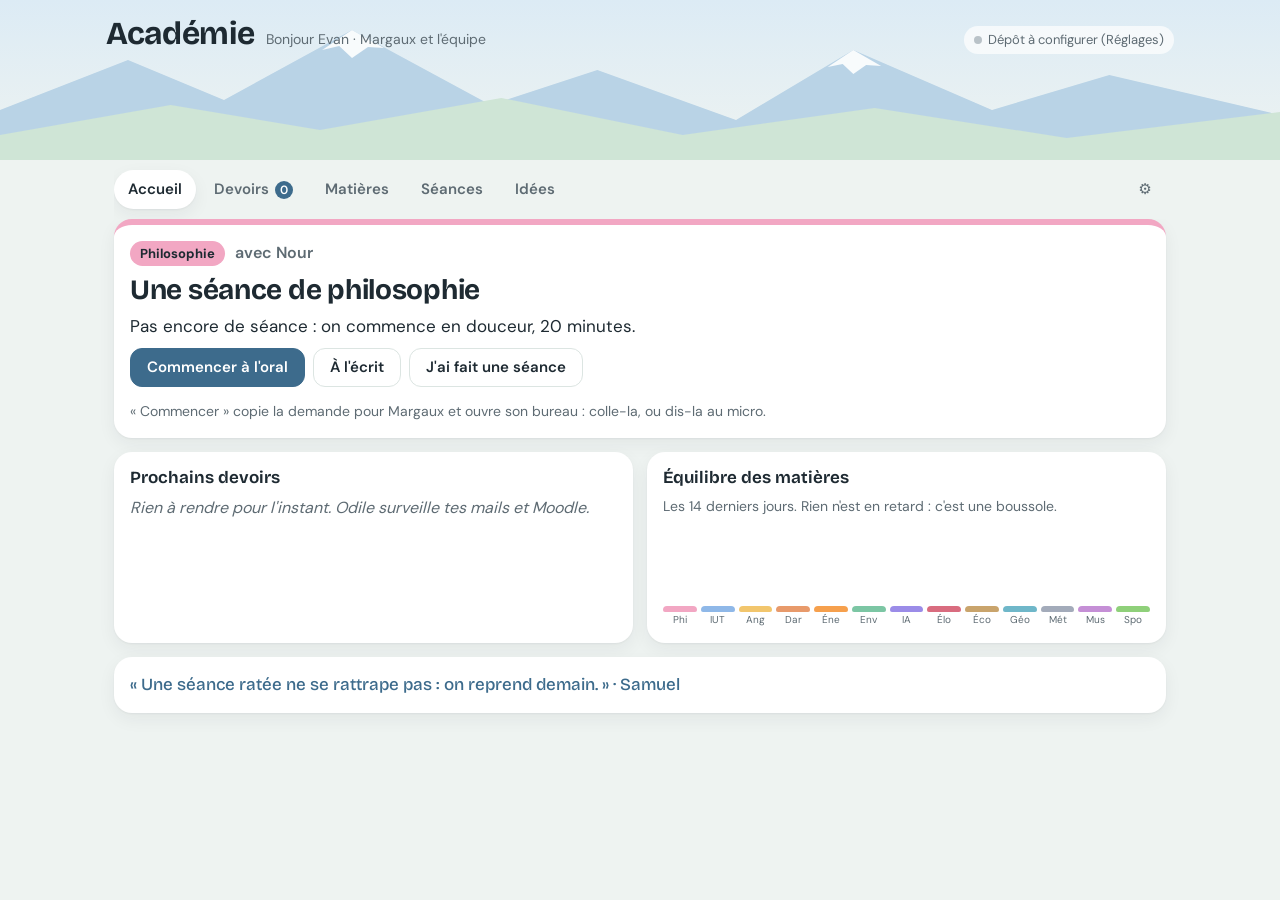
==== academie/index.html @ df82f3e9 "Académie lot 1 : socle de l'appli (accueil, devoirs, matières, séances, idées), store.js configurabl" ====
<!doctype html>
<html lang="fr">
<head>
<meta charset="utf-8">
<meta name="viewport" content="width=device-width,initial-scale=1,viewport-fit=cover">
<title>Académie</title>
<meta name="description" content="L'Académie : tes profs, tes devoirs et tes séances, au même endroit.">
<meta name="theme-color" content="#EEF3F1">
<meta name="color-scheme" content="light">
<meta name="apple-mobile-web-app-capable" content="yes">
<meta name="mobile-web-app-capable" content="yes">
<meta name="apple-mobile-web-app-title" content="Académie">
<link rel="manifest" href="manifest.webmanifest">
<link rel="icon" type="image/png" sizes="192x192" href="../icons/icon-192.png">
<link rel="apple-touch-icon" href="../icons/apple-touch-icon.png">
<link rel="stylesheet" href="styles.css">
</head>
<body>
<div class="app">
  <header class="top">
    <svg class="peaks" viewBox="0 0 1200 160" preserveAspectRatio="none" aria-hidden="true">
      <path d="M0 160 L0 110 L120 60 L210 100 L330 30 L460 105 L560 70 L690 120 L800 50 L930 110 L1040 75 L1200 115 L1200 160 Z" fill="var(--hill-2)"/>
      <path d="M330 30 L360 48 L345 47 L330 58 L318 46 L302 50 Z M800 50 L826 66 L812 65 L800 74 L790 64 L776 67 Z" fill="#fff" opacity=".9"/>
      <path d="M0 160 L0 135 L160 105 L300 130 L470 98 L640 135 L820 108 L1000 138 L1200 112 L1200 160 Z" fill="var(--hill-1)"/>
    </svg>
    <div class="top-in">
      <a class="brand" href="#accueil">Académie</a>
      <span class="sub" id="greet">Margaux et l'équipe</span>
      <a class="sync" href="#reglages" aria-label="Synchronisation et réglages"><span class="dot wait" id="sync-dot"></span><span id="sync-t">Démarrage…</span></a>
    </div>
  </header>

  <nav class="tabs" aria-label="Navigation">
    <a href="#accueil" data-v="accueil">Accueil</a>
    <a href="#devoirs" data-v="devoirs">Devoirs<span class="badge" id="dv-badge" hidden></span></a>
    <a href="#matieres" data-v="matieres">Matières</a>
    <a href="#seances" data-v="seances">Séances</a>
    <a href="#idees" data-v="idees">Idées</a>
    <a href="#reglages" data-v="reglages" class="gear" aria-label="Réglages">⚙︎</a>
  </nav>

  <main id="main" tabindex="-1">
    <section class="view" data-view="accueil">
      <div id="reco"></div>
      <div class="grid2">
        <div class="card"><h2>Prochains devoirs</h2><div id="next-dv"></div></div>
        <div class="card"><h2>Équilibre des matières</h2><p class="hint">Les 14 derniers jours. Rien n'est en retard : c'est une boussole.</p><div id="balance"></div></div>
      </div>
      <div class="card" id="mot"></div>
    </section>

    <section class="view" data-view="devoirs">
      <div class="head"><h1>Devoirs</h1><button class="btn" type="button" id="dv-add-open">+ Ajouter</button></div>
      <p class="hint">Odile repère les travaux dans tes mails et sur Moodle, puis le prof responsable propose un premier rendu. Pour un travail noté, ce rendu est une base que tu retravailles toi-même.</p>
      <form class="card form" id="dv-form" hidden>
        <label>Titre<input id="dv-titre" required maxlength="160"></label>
        <div class="row"><label>Matière<select id="dv-mat"></select></label><label>Pour le<input id="dv-due" type="date"></label></div>
        <label>Documents ou consigne (facultatif)<input id="dv-docs" maxlength="300"></label>
        <div class="row end"><button class="btn ghost" type="button" id="dv-cancel">Annuler</button><button class="btn primary" type="submit">Ajouter</button></div>
      </form>
      <div class="filters" id="dv-filters"></div>
      <div id="dv-list"></div>
    </section>

    <section class="view" data-view="matieres">
      <div class="head"><h1>Matières</h1></div>
      <div class="mats" id="mats"></div>
    </section>

    <section class="view" data-view="seances">
      <div class="head"><h1>Séances</h1><button class="btn" type="button" id="se-add-open">+ Noter une séance</button></div>
      <form class="card form" id="se-form" hidden>
        <div class="row"><label>Matière<select id="se-mat"></select></label><label>Mode<select id="se-mode"><option value="oral">Oral</option><option value="ecrit">Écrit</option></select></label><label>Durée (min)<input id="se-duree" type="number" min="5" max="240" step="5" value="20"></label></div>
        <label>Bilan (ce que tu as retenu)<textarea id="se-bilan" rows="3" maxlength="1200"></textarea></label>
        <label>Prochaine étape<input id="se-suite" maxlength="200"></label>
        <div class="row end"><button class="btn ghost" type="button" id="se-cancel">Annuler</button><button class="btn primary" type="submit">Enregistrer</button></div>
      </form>
      <div id="se-list"></div>
    </section>

    <section class="view" data-view="idees">
      <div class="head"><h1>Idées et tickets</h1></div>
      <p class="hint">Une idée, un bug, une envie pour l'Académie : Margaux et Hugo la reprennent.</p>
      <form class="card form" id="id-form"><label class="sr" for="id-text">Ton idée</label><textarea id="id-text" rows="2" maxlength="600" placeholder="Par exemple : « je veux réviser le darija en marchant »"></textarea><div class="row end"><button class="btn primary" type="submit">Envoyer</button></div></form>
      <div id="id-list"></div>
    </section>

    <section class="view" data-view="reglages">
      <div class="head"><h1>Réglages</h1></div>
      <div class="card">
        <p>L'Académie utilise le même dépôt de données privé et le même jeton que le Cockpit sur cet appareil.</p>
        <p class="st-line"><span class="dot wait" id="set-dot"></span><span id="set-status">…</span></p>
        <p class="hint" id="set-repo"></p>
        <div class="row"><button class="btn primary" type="button" id="set-import">Reprendre les réglages du Cockpit</button><button class="btn" type="button" id="set-sync">Synchroniser</button></div>
        <p class="hint" id="set-msg" role="status"></p>
        <p class="hint">Pas encore de Cockpit réglé sur cet appareil ? Ouvre le <a href="../#reglages">Cockpit</a>, règle le dépôt et le jeton, puis reviens ici.</p>
      </div>
      <p class="hint ver" id="ver"></p>
    </section>
  </main>
</div>
<div class="toast" id="toast" role="status" aria-live="polite" hidden></div>
<script>self.STORE_CONFIG = { dbName: "academie-app", docs: ["academie"], readonly: [], importFrom: "cockpit-app", empty: { academie: { matieres: [], devoirs: [], seances: [], idees: [] } } };</script>
<script src="../merge.js"></script>
<script src="../store.js"></script>
<script src="app.js"></script>
</body>
</html>
---- academie/styles.css ----
/* Académie · style : clair, coloré et apaisant (vallée de montagne). Polices partagées avec le Cockpit. */
@font-face { font-family: "Bricolage Grotesque"; src: url(../fonts/bricolage.woff2) format("woff2"); font-weight: 200 800; font-display: swap; }
@font-face { font-family: "DM Sans"; src: url(../fonts/dmsans.woff2) format("woff2"); font-weight: 100 1000; font-display: swap; }
:root {
  --bg: #EEF3F1; --card: #FFFFFF; --ink: #1E2A32; --muted: #5E6B73; --line: #DCE5E2;
  --hill-1: #CFE5D6; --hill-2: #B9D3E6; --accent: #3D6B8C; --accent-ink: #FFFFFF; --good: #2F8A57; --warn: #B46A1E;
  --r: 18px; --shadow: 0 1px 2px rgba(30,42,50,.05), 0 6px 18px rgba(30,42,50,.06);
  --f-display: "Bricolage Grotesque", "Avenir Next", system-ui, sans-serif; --f-body: "DM Sans", system-ui, -apple-system, "Segoe UI", sans-serif;
}
* { box-sizing: border-box; }
html, body { margin: 0; }
body { background: var(--bg); color: var(--ink); font: 16px/1.5 var(--f-body); -webkit-font-smoothing: antialiased; overflow-x: hidden; }
.app { max-width: 1100px; margin: 0 auto; padding: 0 16px calc(32px + env(safe-area-inset-bottom)); }
.top { position: relative; margin: 0 calc(50% - 50vw); height: 132px; overflow: hidden; background: linear-gradient(180deg, #DCEBF5 0%, #EEF3F1 100%); }
.peaks { position: absolute; inset: auto 0 0 0; width: 100%; height: 100%; }
.top-in { position: relative; display: flex; align-items: baseline; gap: 12px; flex-wrap: wrap; padding: calc(18px + env(safe-area-inset-top)) 16px 0; max-width: 1100px; margin: 0 auto; }
.brand { font: 700 28px/1 var(--f-display); color: var(--ink); text-decoration: none; letter-spacing: -.01em; }
.sub { color: var(--muted); font-size: 14px; }
.sync { margin-left: auto; display: inline-flex; align-items: center; gap: 6px; font-size: 13px; color: var(--muted); text-decoration: none; background: rgba(255,255,255,.7); padding: 4px 10px; border-radius: 99px; }
.dot { width: 8px; height: 8px; border-radius: 50%; background: #B9C2C8; display: inline-block; flex: none; }
.dot.ok { background: var(--good); } .dot.wait { background: #E3B341; } .dot.err { background: #C2412D; } .dot.off { background: #B9C2C8; }
.tabs { position: sticky; top: 0; z-index: 5; display: flex; gap: 4px; overflow-x: auto; padding: 10px 0; background: var(--bg); scrollbar-width: none; }
.tabs::-webkit-scrollbar { display: none; }
.tabs a { flex: none; padding: 8px 14px; border-radius: 99px; color: var(--muted); text-decoration: none; font-weight: 600; font-size: 15px; position: relative; }
.tabs a.on { background: var(--card); color: var(--ink); box-shadow: var(--shadow); }
.tabs .gear { margin-left: auto; }
.badge { display: inline-block; min-width: 18px; padding: 0 5px; margin-left: 6px; border-radius: 9px; background: var(--accent); color: #fff; font-size: 12px; line-height: 18px; text-align: center; }
main:focus { outline: none; }
.view { display: grid; gap: 14px; }
.view[hidden] { display: none; }
.head { display: flex; align-items: center; justify-content: space-between; gap: 12px; margin-top: 6px; }
h1 { font: 700 26px/1.15 var(--f-display); margin: 0; letter-spacing: -.01em; }
h2 { font: 650 17px/1.2 var(--f-display); margin: 0 0 8px; }
.card { background: var(--card); border-radius: var(--r); padding: 16px; box-shadow: var(--shadow); min-width: 0; }
.grid2 { display: grid; grid-template-columns: 1fr; gap: 14px; }
@media (min-width: 760px) { .grid2 { grid-template-columns: 1fr 1fr; } }
.hint { color: var(--muted); font-size: 14px; margin: 6px 0 0; }
.empty { color: var(--muted); font-style: italic; margin: 4px 0; }
.meta { display: block; color: var(--muted); font-size: 13px; }
.row { display: flex; flex-wrap: wrap; gap: 8px; align-items: flex-end; }
.row.end { justify-content: flex-end; }
.row > label { flex: 1 1 140px; }
.btn { appearance: none; border: 1px solid var(--line); background: var(--card); color: var(--ink); font: 600 15px/1 var(--f-body); padding: 11px 16px; border-radius: 12px; cursor: pointer; }
.btn.primary { background: var(--accent); color: var(--accent-ink); border-color: var(--accent); }
.btn.ghost { background: transparent; }
.btn:focus-visible, .pill:focus-visible, a:focus-visible, select:focus-visible, input:focus-visible, textarea:focus-visible { outline: 3px solid #9CC3E0; outline-offset: 2px; }
.form { display: grid; gap: 10px; }
.form[hidden] { display: none; }
label { display: grid; gap: 4px; font-size: 14px; color: var(--muted); font-weight: 600; }
label.inline { display: inline-flex; align-items: center; gap: 8px; margin-top: 10px; }
input, select, textarea { font: 16px/1.4 var(--f-body); color: var(--ink); background: #F7FAF9; border: 1px solid var(--line); border-radius: 10px; padding: 9px 11px; width: 100%; min-width: 0; }
label.inline select { width: auto; }
textarea { resize: vertical; }
.sr { position: absolute; width: 1px; height: 1px; overflow: hidden; clip: rect(0 0 0 0); white-space: nowrap; }
.reco { border-top: 6px solid var(--c); display: grid; gap: 8px; }
.reco h1 { font-size: 28px; }
.reco-top { display: flex; align-items: center; gap: 10px; }
.who { color: var(--muted); font-weight: 600; }
.why { margin: 0; font-size: 17px; }
.chip { display: inline-block; padding: 3px 10px; border-radius: 99px; font-size: 13px; font-weight: 700; color: #1E2A32; }
.dv { display: flex; justify-content: space-between; gap: 10px; align-items: center; padding: 10px 0 10px 12px; border-left: 4px solid var(--c); margin: 6px 0; }
.dv b { display: block; overflow-wrap: anywhere; }
.dvc .dv { margin: 0; }
.st { flex: none; font-size: 12px; font-weight: 700; padding: 3px 9px; border-radius: 99px; background: #EEF1F3; color: var(--muted); }
.st-premier_rendu { background: #E1F0E7; color: var(--good); } .st-retravail { background: #FBEBDC; color: var(--warn); } .st-rendu { background: #E1F0E7; color: var(--good); }
.manque { margin: 8px 0 0; font-size: 14px; background: #FFF7E8; padding: 8px 10px; border-radius: 10px; }
.filters { display: flex; gap: 6px; flex-wrap: wrap; }
.pill { border: 1px solid var(--line); background: var(--card); border-radius: 99px; padding: 6px 12px; font: 600 14px var(--f-body); color: var(--muted); cursor: pointer; }
.pill.on { background: var(--ink); color: #fff; border-color: var(--ink); }
.mats { display: grid; gap: 10px; grid-template-columns: repeat(auto-fill, minmax(min(100%, 300px), 1fr)); }
.mat { display: flex; gap: 12px; align-items: flex-start; background: var(--card); border-radius: var(--r); padding: 14px; box-shadow: var(--shadow); }
.mat .sw { flex: none; width: 34px; height: 34px; border-radius: 50%; background: var(--c); box-shadow: inset 0 -4px 0 rgba(0,0,0,.08); }
.mat b { display: block; }
.se { border-left: 5px solid var(--c); }
.se-top { display: flex; flex-wrap: wrap; gap: 8px; align-items: center; }
.se p { margin: 8px 0 0; overflow-wrap: anywhere; }
.idea p { margin: 0 0 4px; overflow-wrap: anywhere; }
.bars { display: grid; grid-template-columns: repeat(13, 1fr); gap: 4px; height: 110px; align-items: end; }
.bar { display: grid; grid-template-rows: 1fr auto; height: 100%; min-width: 0; }
.bar span { align-self: end; border-radius: 6px 6px 3px 3px; }
.bar i { font-style: normal; font-size: 10px; color: var(--muted); text-align: center; overflow: hidden; }
.quote { margin: 0; font: 500 17px/1.4 var(--f-display); color: var(--accent); }
.st-line { display: flex; align-items: center; gap: 8px; margin: 8px 0 0; font-weight: 600; }
code { font-size: 13px; background: #EEF3F1; padding: 1px 5px; border-radius: 5px; overflow-wrap: anywhere; }
.toast { position: fixed; left: 50%; bottom: calc(20px + env(safe-area-inset-bottom)); transform: translateX(-50%); background: var(--ink); color: #fff; padding: 10px 16px; border-radius: 12px; font-size: 14px; max-width: calc(100% - 32px); z-index: 20; }
.toast[hidden] { display: none; }
.ver { text-align: center; }
@media (min-width: 760px) { .top { height: 160px; } .brand { font-size: 32px; } .app { padding-left: 24px; padding-right: 24px; } }
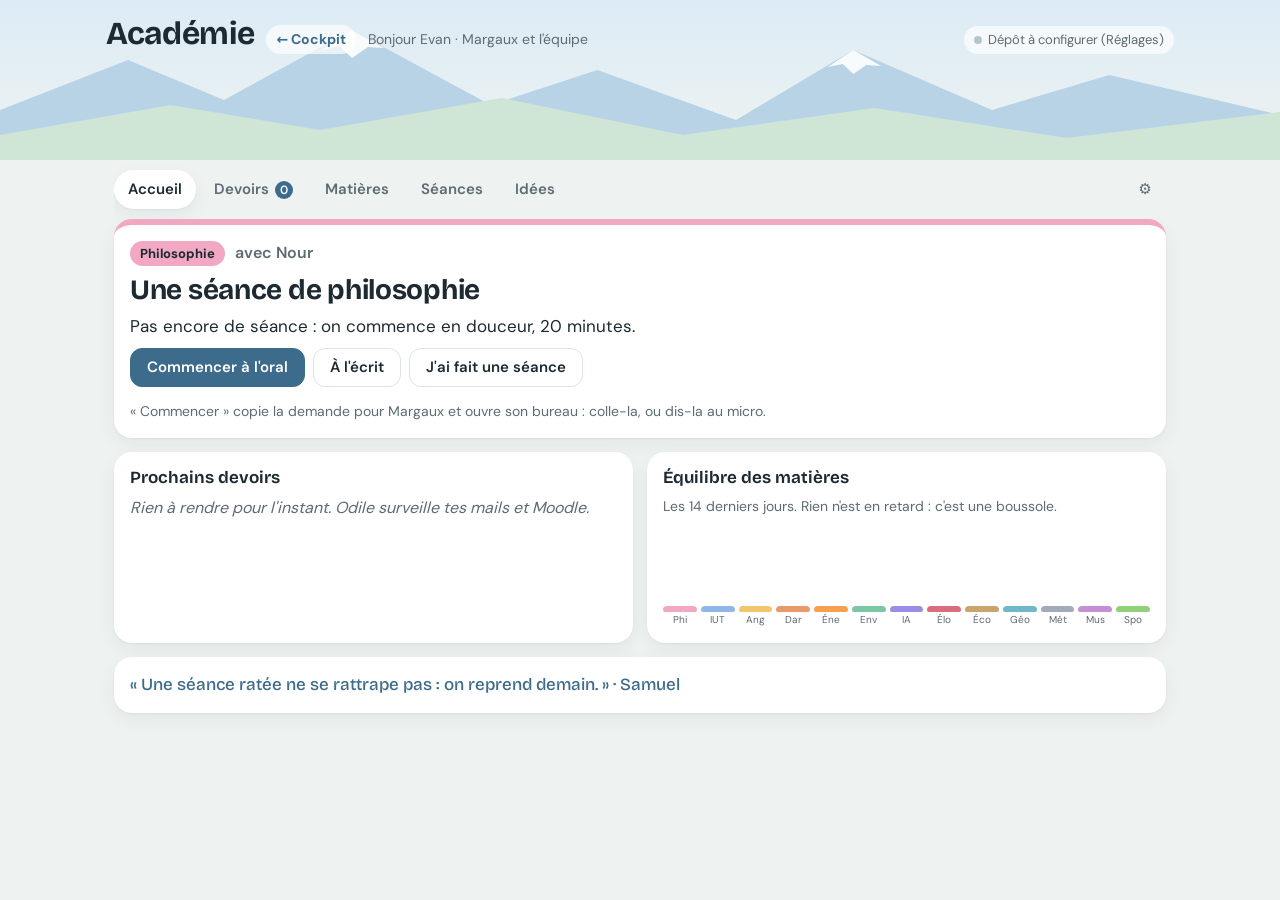
==== commit 4037f297: "Bouton Académie dans le Cockpit et lien retour vers le Cockpit (Cockpit 1.0.3, Académie 0.1.1)" ====
--- a/academie/index.html
+++ b/academie/index.html
@@ -25,6 +25,7 @@
     </svg>
     <div class="top-in">
       <a class="brand" href="#accueil">Académie</a>
+      <a class="back" href="../">← Cockpit</a>
       <span class="sub" id="greet">Margaux et l'équipe</span>
       <a class="sync" href="#reglages" aria-label="Synchronisation et réglages"><span class="dot wait" id="sync-dot"></span><span id="sync-t">Démarrage…</span></a>
     </div>
--- a/academie/styles.css
+++ b/academie/styles.css
@@ -16,6 +16,7 @@
 .top-in { position: relative; display: flex; align-items: baseline; gap: 12px; flex-wrap: wrap; padding: calc(18px + env(safe-area-inset-top)) 16px 0; max-width: 1100px; margin: 0 auto; }
 .brand { font: 700 28px/1 var(--f-display); color: var(--ink); text-decoration: none; letter-spacing: -.01em; }
 .sub { color: var(--muted); font-size: 14px; }
+.back { font-size: 14px; font-weight: 700; color: var(--accent); text-decoration: none; background: rgba(255,255,255,.7); padding: 4px 10px; border-radius: 99px; }
 .sync { margin-left: auto; display: inline-flex; align-items: center; gap: 6px; font-size: 13px; color: var(--muted); text-decoration: none; background: rgba(255,255,255,.7); padding: 4px 10px; border-radius: 99px; }
 .dot { width: 8px; height: 8px; border-radius: 50%; background: #B9C2C8; display: inline-block; flex: none; }
 .dot.ok { background: var(--good); } .dot.wait { background: #E3B341; } .dot.err { background: #C2412D; } .dot.off { background: #B9C2C8; }
@@ -86,3 +87,5 @@
 .toast[hidden] { display: none; }
 .ver { text-align: center; }
 @media (min-width: 760px) { .top { height: 160px; } .brand { font-size: 32px; } .app { padding-left: 24px; padding-right: 24px; } }
+.mat.off { opacity: .55; }
+.mat.off .sw { filter: grayscale(.6); }
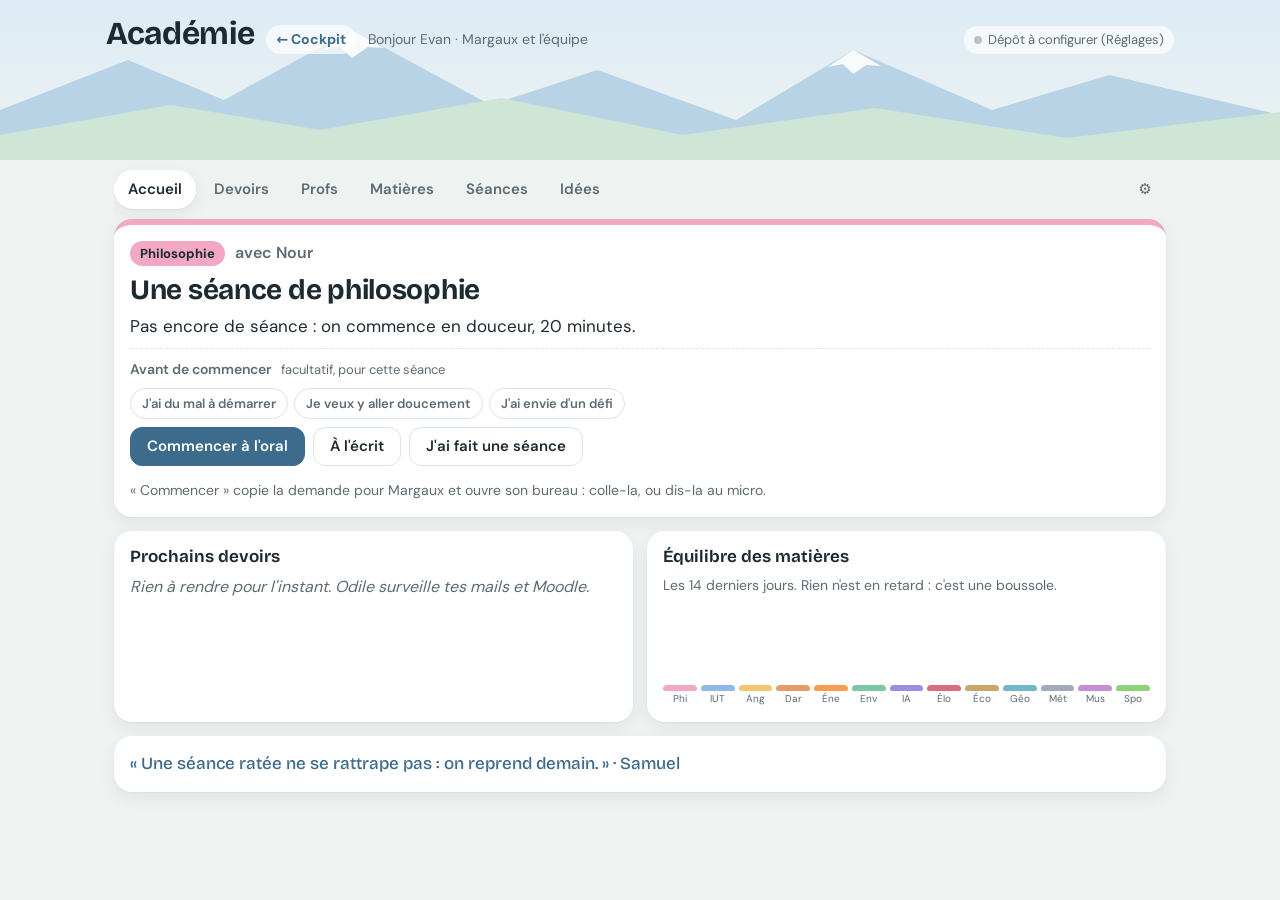
==== commit 63b659b8: "Académie 0.5.0 : tous les profs actifs, onglet Profs (conversations, réponse via la file, secours im" ====
--- a/academie/index.html
+++ b/academie/index.html
@@ -34,6 +34,7 @@
   <nav class="tabs" aria-label="Navigation">
     <a href="#accueil" data-v="accueil">Accueil</a>
     <a href="#devoirs" data-v="devoirs">Devoirs<span class="badge" id="dv-badge" hidden></span></a>
+    <a href="#profs" data-v="profs">Profs<span class="badge" id="pf-badge" hidden></span></a>
     <a href="#matieres" data-v="matieres">Matières</a>
     <a href="#seances" data-v="seances">Séances</a>
     <a href="#idees" data-v="idees">Idées</a>
@@ -61,6 +62,20 @@
       </form>
       <div class="filters" id="dv-filters"></div>
       <div id="dv-list"></div>
+    </section>
+
+    <section class="view" data-view="devoir" aria-label="Fiche du devoir">
+      <div id="dv-detail"></div>
+    </section>
+
+    <section class="view" data-view="profs">
+      <div class="head"><h1>Profs</h1></div>
+      <p class="hint">Écris à qui tu veux : une question, une explication, un exercice, un avis. La réponse arrive ici, dans l'heure.</p>
+      <div class="pfs" id="pf-list"></div>
+    </section>
+
+    <section class="view" data-view="prof" aria-label="Conversation">
+      <div id="pf-conv"></div>
     </section>
 
     <section class="view" data-view="matieres">
@@ -101,7 +116,7 @@
   </main>
 </div>
 <div class="toast" id="toast" role="status" aria-live="polite" hidden></div>
-<script>self.STORE_CONFIG = { dbName: "academie-app", docs: ["academie"], readonly: [], importFrom: "cockpit-app", empty: { academie: { matieres: [], devoirs: [], seances: [], idees: [] } } };</script>
+<script>self.STORE_CONFIG = { dbName: "academie-app", docs: ["academie"], readonly: [], importFrom: "cockpit-app", empty: { academie: { matieres: [], devoirs: [], seances: [], idees: [], messages: [] } } };</script>
 <script src="../merge.js"></script>
 <script src="../store.js"></script>
 <script src="app.js"></script>
--- a/academie/styles.css
+++ b/academie/styles.css
@@ -59,7 +59,7 @@
 .who { color: var(--muted); font-weight: 600; }
 .why { margin: 0; font-size: 17px; }
 .chip { display: inline-block; padding: 3px 10px; border-radius: 99px; font-size: 13px; font-weight: 700; color: #1E2A32; }
-.dv { display: flex; justify-content: space-between; gap: 10px; align-items: center; padding: 10px 0 10px 12px; border-left: 4px solid var(--c); margin: 6px 0; }
+.dv { color: inherit; text-decoration: none; display: flex; justify-content: space-between; gap: 10px; align-items: center; padding: 10px 0 10px 12px; border-left: 4px solid var(--c); margin: 6px 0; }
 .dv b { display: block; overflow-wrap: anywhere; }
 .dvc .dv { margin: 0; }
 .st { flex: none; font-size: 12px; font-weight: 700; padding: 3px 9px; border-radius: 99px; background: #EEF1F3; color: var(--muted); }
@@ -89,3 +89,73 @@
 @media (min-width: 760px) { .top { height: 160px; } .brand { font-size: 32px; } .app { padding-left: 24px; padding-right: 24px; } }
 .mat.off { opacity: .55; }
 .mat.off .sw { filter: grayscale(.6); }
+.dv:hover b { text-decoration: underline; }
+.code { font-size: 12px; font-weight: 800; color: var(--muted); letter-spacing: .02em; }
+.verif { color: var(--warn); font-weight: 700; }
+.back-l { color: var(--accent); font-weight: 700; text-decoration: none; }
+.kv { display: grid; grid-template-columns: max-content minmax(0, 1fr); gap: 8px 14px; align-items: center; margin: 4px 0 6px; }
+.kv .k { color: var(--muted); font-size: 14px; font-weight: 600; }
+.kv .v { min-width: 0; overflow-wrap: anywhere; }
+.kv .big { font: 700 22px/1.2 var(--f-display); }
+.kv .big.verif { color: var(--warn); }
+.kv select { width: auto; max-width: 100%; }
+.avatar { display: inline-grid; place-items: center; width: 28px; height: 28px; border-radius: 50%; background: #E6EEF2; color: var(--accent); font-weight: 800; font-size: 14px; margin-right: 8px; vertical-align: middle; }
+h3 { font: 650 14px/1.2 var(--f-body); color: var(--muted); margin: 12px 0 4px; text-transform: uppercase; letter-spacing: .04em; }
+.docl { display: flex; gap: 10px; align-items: center; justify-content: space-between; padding: 8px 0; border-top: 1px solid var(--line); }
+.docl > div { min-width: 0; }
+.docl b { display: block; overflow-wrap: anywhere; }
+.path { display: block; margin-top: 4px; font-size: 12px; }
+.btn.sm { padding: 8px 10px; font-size: 13px; flex: none; text-decoration: none; }
+a.btn { text-decoration: none; display: inline-block; }
+.ech { display: flex; gap: 10px; align-items: flex-start; padding: 8px 0; border-top: 1px solid var(--line); }
+.ech:first-child { border-top: 0; }
+.pill-s { flex: none; font-size: 12px; font-weight: 700; padding: 2px 8px; border-radius: 99px; background: #EEF1F3; color: var(--muted); }
+.ech-a_verifier .pill-s { background: #FBEBDC; color: var(--warn); }
+.ech-confirmee .pill-s { background: #E1F0E7; color: var(--good); }
+.ech-passee { opacity: .65; }
+.q { padding: 8px 0; border-top: 1px solid var(--line); }
+.q:first-child { border-top: 0; }
+.q.done { opacity: .7; }
+.pre { white-space: pre-line; margin: 0; }
+@media (max-width: 420px) { .kv { grid-template-columns: minmax(0, 1fr); gap: 2px; } .kv .k { margin-top: 8px; } .kv .k:empty { display: none; } .docl { flex-wrap: wrap; } }
+#dv-detail { display: grid; gap: 14px; }
+#dv-detail a:not(.btn):not(.back-l) { color: var(--accent); font-weight: 600; }
+#dv-detail .q b, #dv-detail .ech b, #dv-detail p, #dv-detail .meta, #dv-detail h1 { overflow-wrap: anywhere; }
+#dv-detail .q b { display: block; }
+#dv-detail .ech > div { min-width: 0; }
+.samuel { border-top: 1px dashed var(--line); padding-top: 10px; display: grid; gap: 8px; }
+.sam-q { margin: 0; font-size: 14px; font-weight: 600; color: var(--muted); }
+.sam-q .meta { display: inline; font-weight: 400; margin-left: 6px; }
+.sam-chips { display: flex; flex-wrap: wrap; gap: 6px; }
+.sam-chips .pill { font-size: 13px; padding: 6px 11px; }
+.sam-chips .pill.on { background: var(--accent); border-color: var(--accent); color: #fff; }
+.sam-plan { background: #F3F7FA; border-radius: 12px; padding: 10px 12px; }
+.sam-plan p { margin: 2px 0 6px; overflow-wrap: anywhere; }
+.sam-who { font-size: 12px; font-weight: 800; color: var(--accent); text-transform: uppercase; letter-spacing: .05em; }
+.sam-time { font-weight: 700; font-variant-numeric: tabular-nums; margin-left: 6px; }
+.trav { display: inline-block; margin-top: 4px; font-size: 12px; font-weight: 700; padding: 2px 8px; border-radius: 99px; background: #E6EEF2; color: var(--accent); }
+.trav-pret { background: #E1F0E7; color: var(--good); } .trav-erreur { background: #FBEBDC; color: var(--warn); }
+.travail { border-left: 5px solid var(--accent); }
+.travail.trav-pret { border-left-color: var(--good); }
+.travail p { margin: 4px 0; overflow-wrap: anywhere; }
+.btn[disabled] { opacity: .55; cursor: default; }
+.pfs { display: grid; gap: 10px; grid-template-columns: repeat(auto-fill, minmax(min(100%, 320px), 1fr)); }
+.pf { display: flex; gap: 12px; align-items: flex-start; background: var(--card); border-radius: var(--r); padding: 14px; box-shadow: var(--shadow); color: inherit; text-decoration: none; min-width: 0; }
+.pf > div { min-width: 0; }
+.pf b { display: block; }
+.pf .acc { display: block; font-size: 14px; margin-top: 2px; overflow-wrap: anywhere; }
+.pf .etat { margin-top: 4px; font-weight: 600; }
+.pf.off { opacity: .55; }
+.avatar.big { width: 52px; height: 52px; font-size: 22px; margin-right: 0; flex: none; }
+.pf .avatar { width: 40px; height: 40px; font-size: 17px; flex: none; margin-right: 0; }
+.pf-head { display: flex; gap: 14px; align-items: center; }
+.pf-head > div { min-width: 0; }
+.pf-head h1 { font-size: 24px; }
+.pf-head .acc { margin: 4px 0 0; font-size: 14px; }
+.thread { display: grid; gap: 10px; max-height: 60vh; overflow-y: auto; padding: 2px; }
+.bulle { max-width: 85%; padding: 10px 12px; border-radius: 14px; background: #F3F7FA; }
+.bulle.moi { justify-self: end; background: #E1ECF3; border-bottom-right-radius: 4px; }
+.bulle.lui { justify-self: start; border-bottom-left-radius: 4px; }
+.bulle p { margin: 0 0 4px; overflow-wrap: anywhere; }
+#pf-form { margin-top: 12px; }
+.badge[hidden] { display: none; }
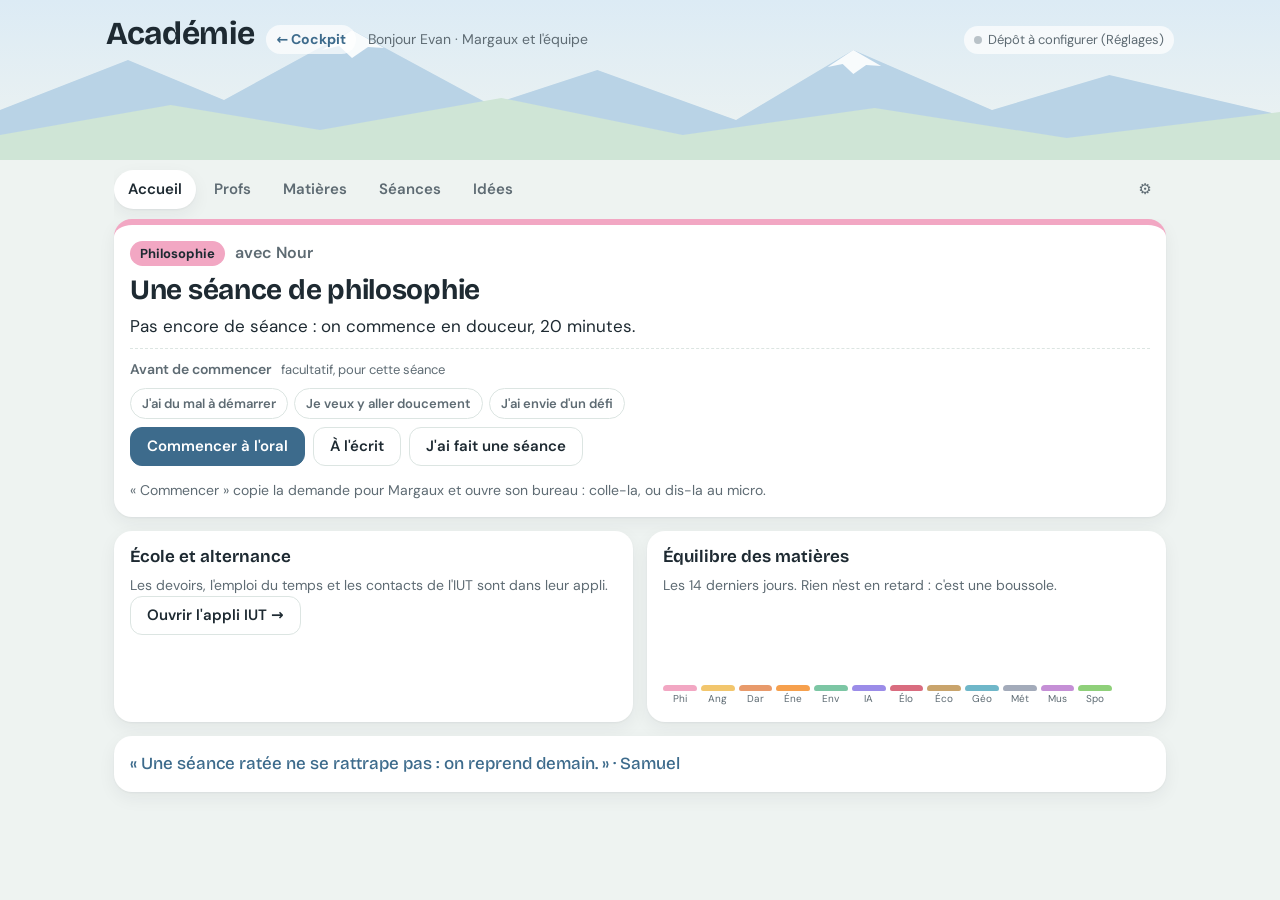
==== commit f93cd417: "IUT : appli iut/ (emploi du temps .ics, contacts, devoirs) ; Académie recentrée sur le perso Co-Auth" ====
--- a/academie/index.html
+++ b/academie/index.html
@@ -4,7 +4,7 @@
 <meta charset="utf-8">
 <meta name="viewport" content="width=device-width,initial-scale=1,viewport-fit=cover">
 <title>Académie</title>
-<meta name="description" content="L'Académie : tes profs, tes devoirs et tes séances, au même endroit.">
+<meta name="description" content="L'Académie : tes apprentissages perso, tes profs et tes séances.">
 <meta name="theme-color" content="#EEF3F1">
 <meta name="color-scheme" content="light">
 <meta name="apple-mobile-web-app-capable" content="yes">
@@ -33,7 +33,6 @@
 
   <nav class="tabs" aria-label="Navigation">
     <a href="#accueil" data-v="accueil">Accueil</a>
-    <a href="#devoirs" data-v="devoirs">Devoirs<span class="badge" id="dv-badge" hidden></span></a>
     <a href="#profs" data-v="profs">Profs<span class="badge" id="pf-badge" hidden></span></a>
     <a href="#matieres" data-v="matieres">Matières</a>
     <a href="#seances" data-v="seances">Séances</a>
@@ -45,27 +44,10 @@
     <section class="view" data-view="accueil">
       <div id="reco"></div>
       <div class="grid2">
-        <div class="card"><h2>Prochains devoirs</h2><div id="next-dv"></div></div>
+        <div class="card"><h2>École et alternance</h2><p class="hint">Les devoirs, l'emploi du temps et les contacts de l'IUT sont dans leur appli.</p><div class="row"><a class="btn" href="../iut/">Ouvrir l'appli IUT →</a></div></div>
         <div class="card"><h2>Équilibre des matières</h2><p class="hint">Les 14 derniers jours. Rien n'est en retard : c'est une boussole.</p><div id="balance"></div></div>
       </div>
       <div class="card" id="mot"></div>
-    </section>
-
-    <section class="view" data-view="devoirs">
-      <div class="head"><h1>Devoirs</h1><button class="btn" type="button" id="dv-add-open">+ Ajouter</button></div>
-      <p class="hint">Odile repère les travaux dans tes mails et sur Moodle, puis le prof responsable propose un premier rendu. Pour un travail noté, ce rendu est une base que tu retravailles toi-même.</p>
-      <form class="card form" id="dv-form" hidden>
-        <label>Titre<input id="dv-titre" required maxlength="160"></label>
-        <div class="row"><label>Matière<select id="dv-mat"></select></label><label>Pour le<input id="dv-due" type="date"></label></div>
-        <label>Documents ou consigne (facultatif)<input id="dv-docs" maxlength="300"></label>
-        <div class="row end"><button class="btn ghost" type="button" id="dv-cancel">Annuler</button><button class="btn primary" type="submit">Ajouter</button></div>
-      </form>
-      <div class="filters" id="dv-filters"></div>
-      <div id="dv-list"></div>
-    </section>
-
-    <section class="view" data-view="devoir" aria-label="Fiche du devoir">
-      <div id="dv-detail"></div>
     </section>
 
     <section class="view" data-view="profs">
--- a/academie/styles.css
+++ b/academie/styles.css
@@ -159,3 +159,5 @@
 .bulle p { margin: 0 0 4px; overflow-wrap: anywhere; }
 #pf-form { margin-top: 12px; }
 .badge[hidden] { display: none; }
+.urgence { margin: 10px 0 0; padding: 10px 12px; border-radius: 12px; background: #FFF7E8; font-size: 14px; }
+.bulle .btn.sm { margin-left: 6px; padding: 4px 8px; font-size: 12px; }
